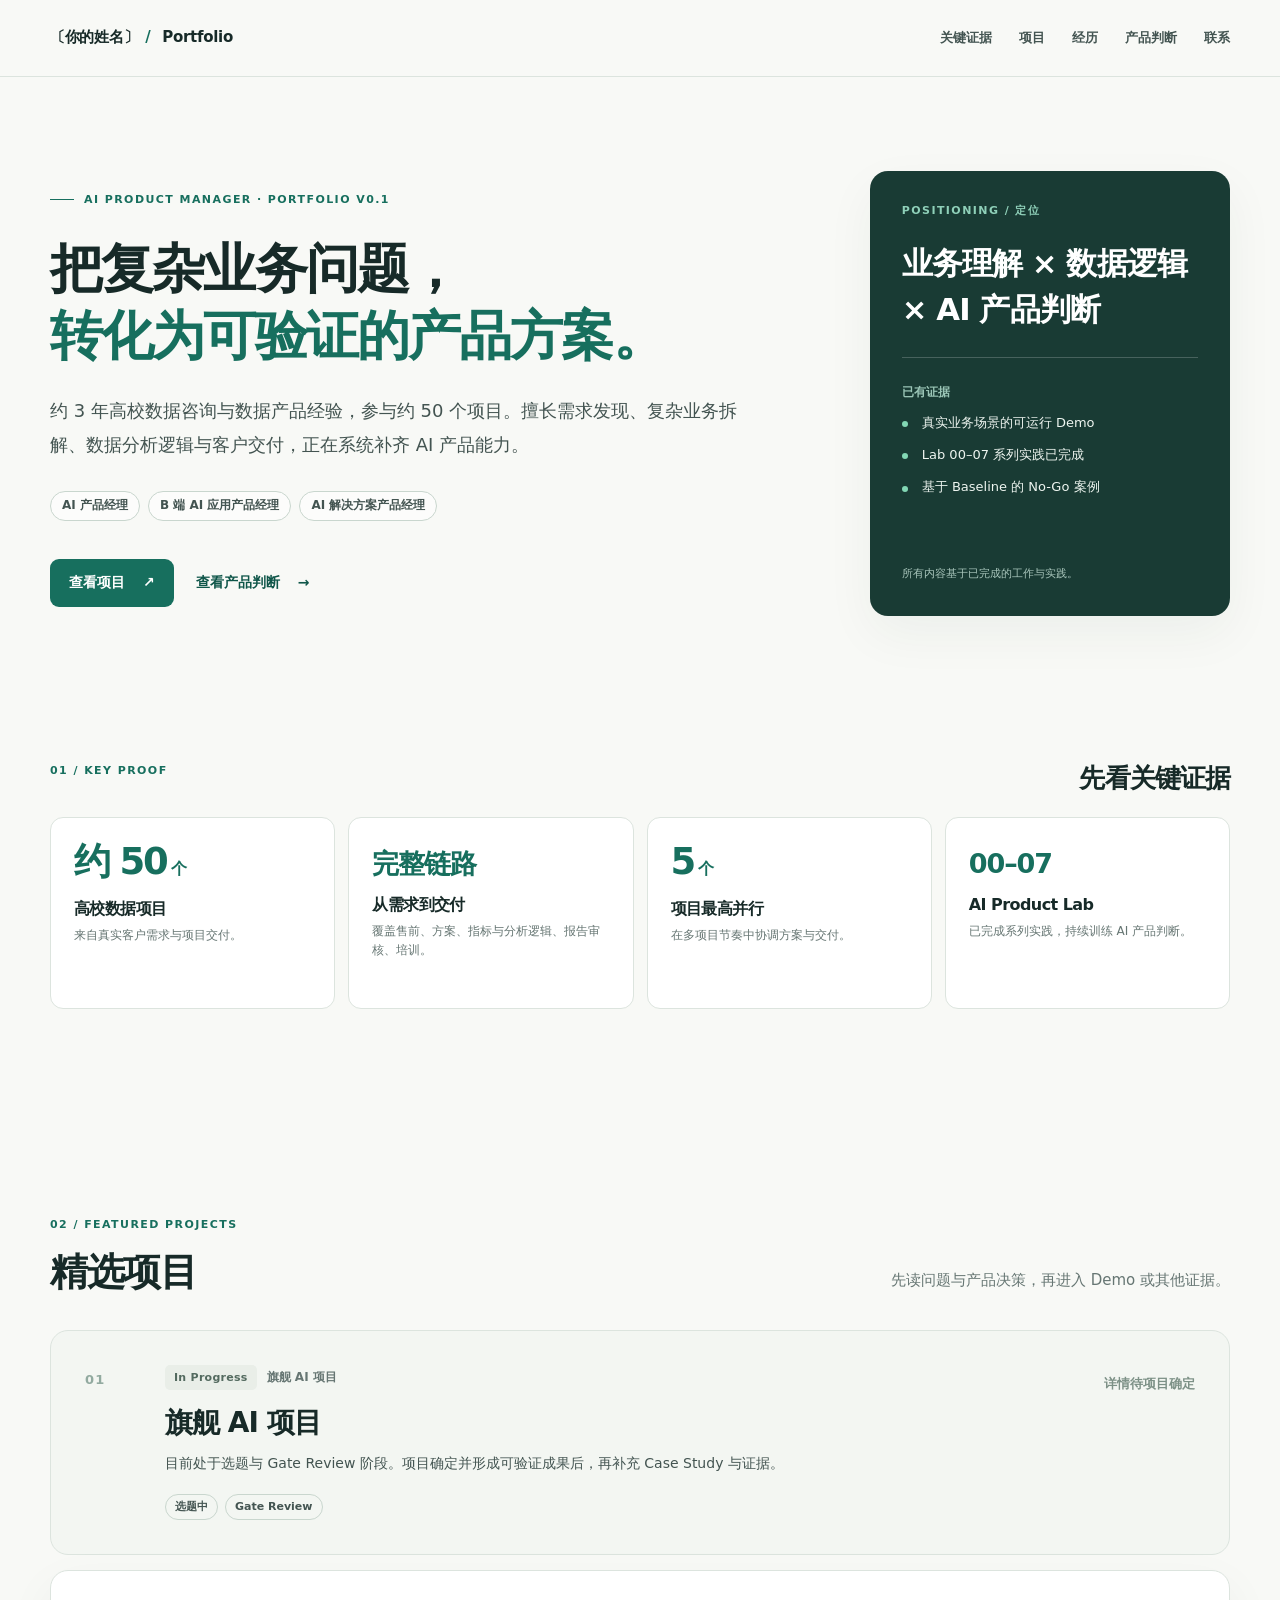
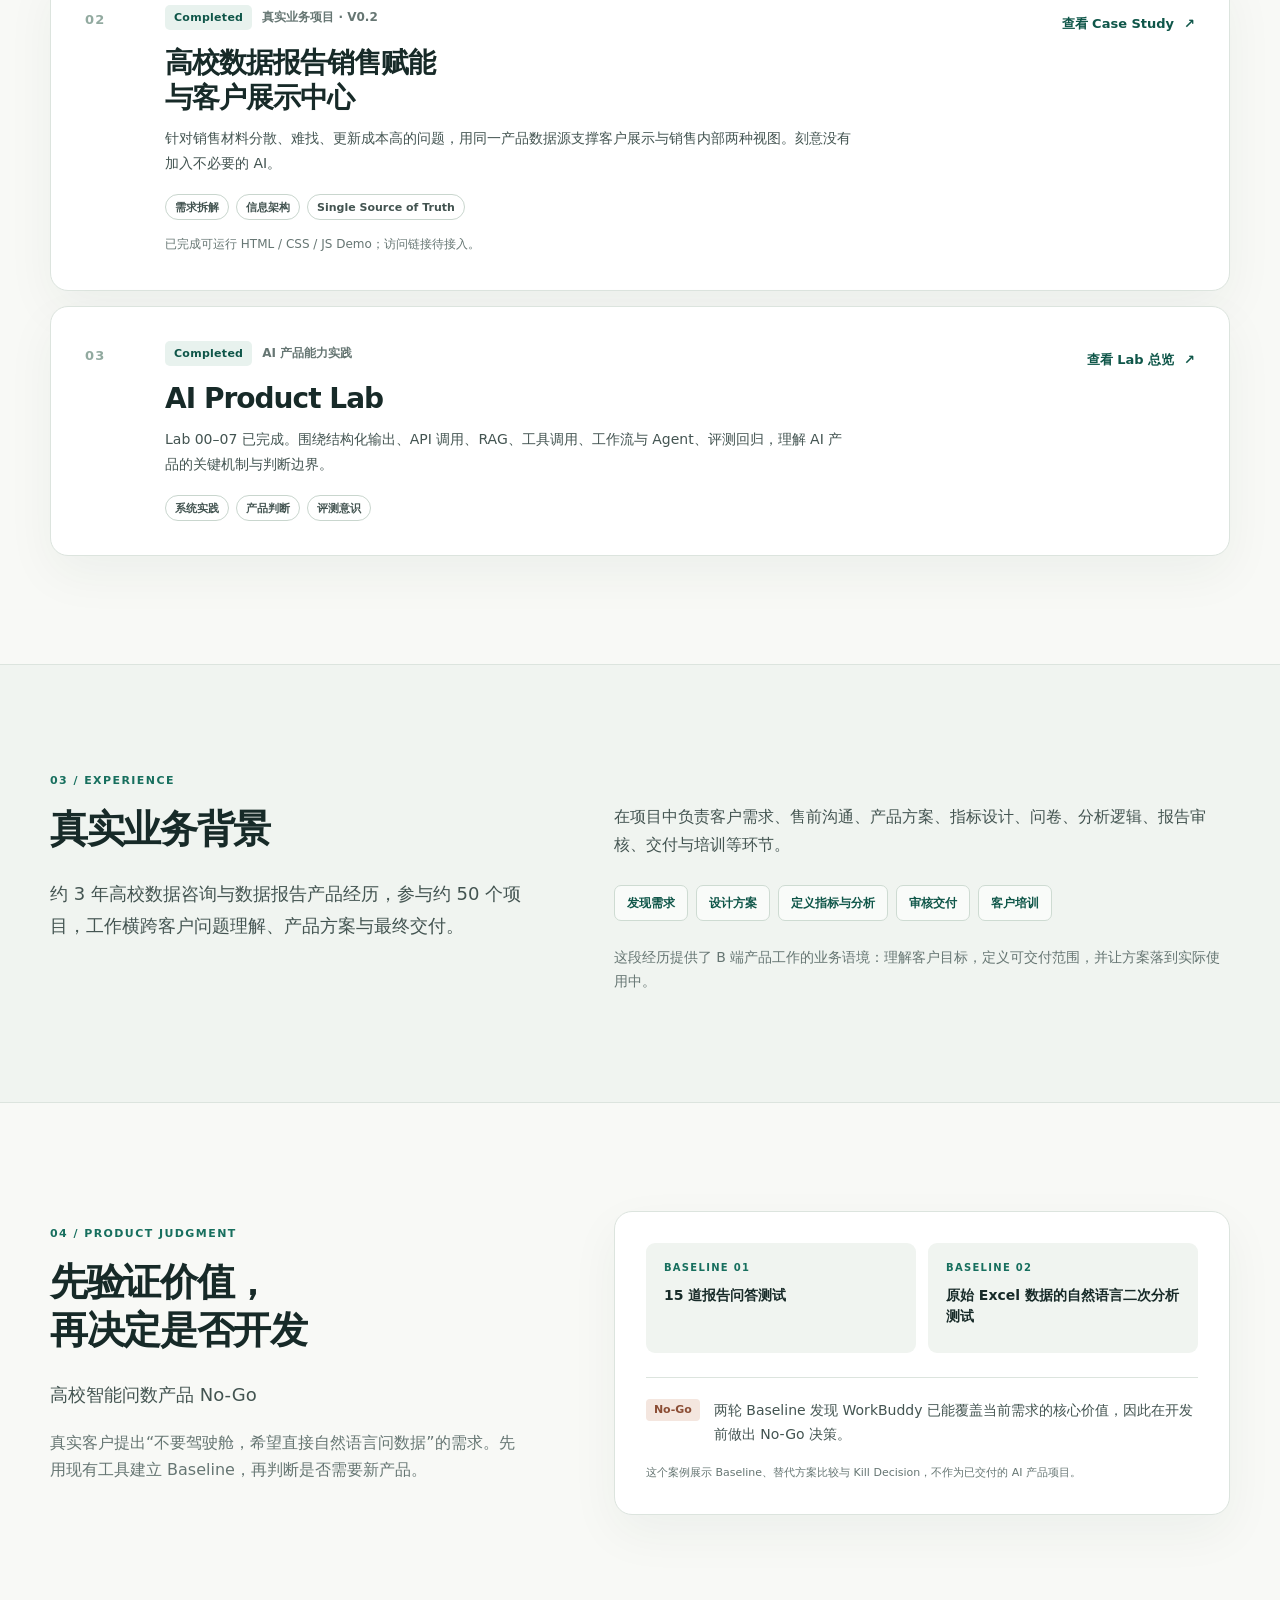
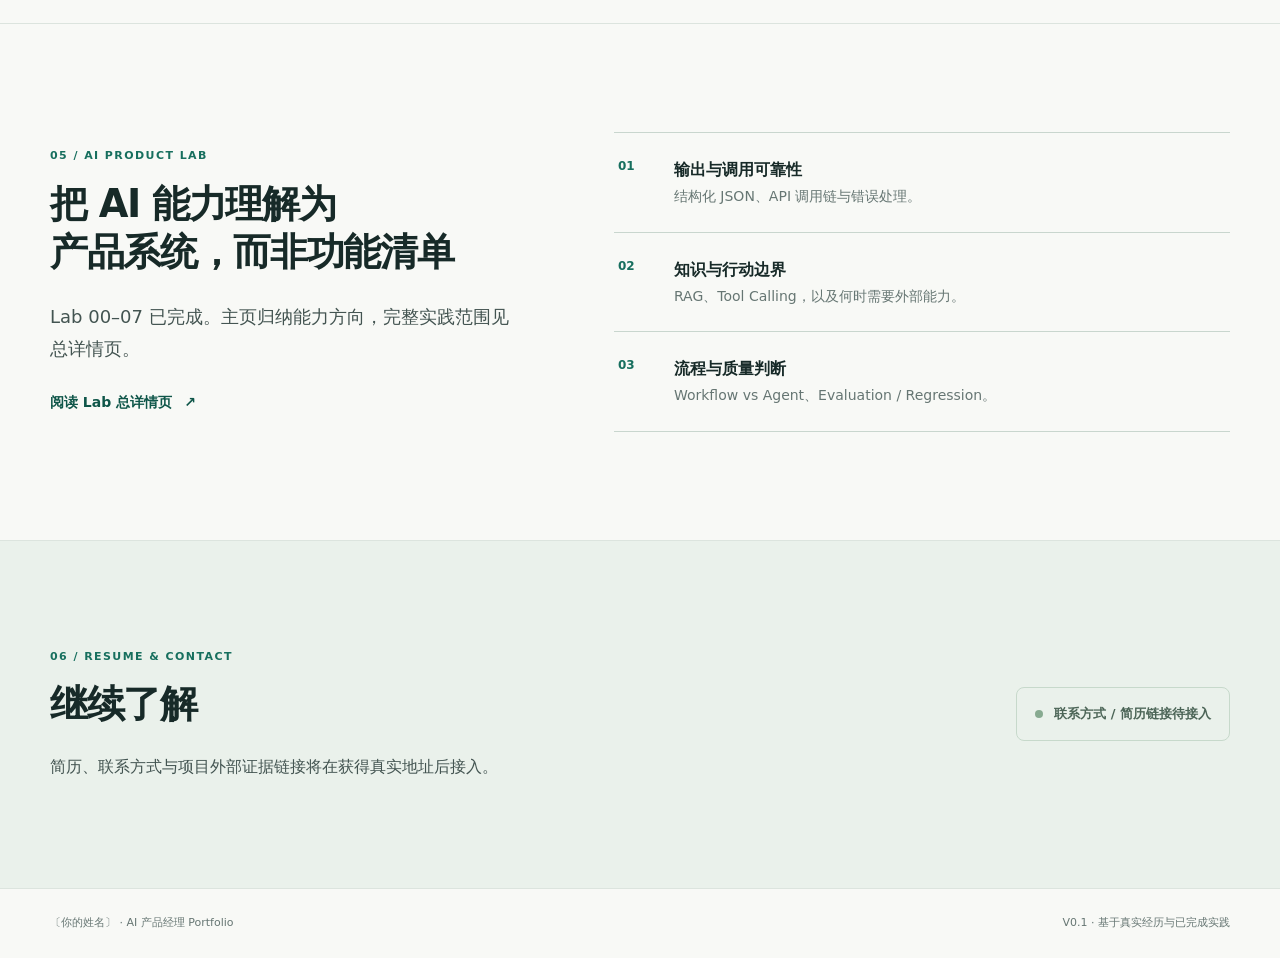
==== index.html @ c48a5288 "Initial portfolio V0.1 - migrated to Mac" ====
<!doctype html>
<html lang="zh-CN">
<head>
  <meta charset="utf-8">
  <meta name="viewport" content="width=device-width, initial-scale=1">
  <meta name="description" content="〔你的姓名〕的 AI 产品经理求职作品集：高校数据产品经验、真实业务项目、AI Product Lab 与产品判断案例。">
  <title>〔你的姓名〕｜AI 产品经理 Portfolio</title>
  <link rel="stylesheet" href="assets/css/styles.css">
</head>
<body>
  <a class="skip-link" href="#main">跳到主要内容</a>
  <header class="site-header">
    <div class="container header-inner">
      <a class="brand" href="index.html" aria-label="返回首页">〔你的姓名〕<span class="brand-mark" aria-hidden="true">/</span> Portfolio</a>
      <nav class="site-nav" aria-label="主导航">
        <a href="#proof">关键证据</a>
        <a href="#projects">项目</a>
        <a href="#experience">经历</a>
        <a href="#judgment">产品判断</a>
        <a href="#contact">联系</a>
      </nav>
    </div>
  </header>

  <main id="main">
    <section class="hero section" aria-labelledby="hero-title">
      <div class="container hero-grid">
        <div class="hero-main">
          <p class="eyebrow"><span class="eyebrow-line" aria-hidden="true"></span> AI PRODUCT MANAGER · PORTFOLIO V0.1</p>
          <h1 id="hero-title">把复杂业务问题，<br><span class="accent-text">转化为可验证的产品方案。</span></h1>
          <p class="hero-lead">约 3 年高校数据咨询与数据产品经验，参与约 50 个项目。擅长需求发现、复杂业务拆解、数据分析逻辑与客户交付，正在系统补齐 AI 产品能力。</p>
          <div class="role-list" aria-label="目标岗位">
            <span>AI 产品经理</span>
            <span>B 端 AI 应用产品经理</span>
            <span>AI 解决方案产品经理</span>
          </div>
          <div class="hero-actions">
            <a class="button button-primary" href="#projects">查看项目 <span aria-hidden="true">↗</span></a>
            <a class="button button-text" href="#judgment">查看产品判断 <span aria-hidden="true">→</span></a>
          </div>
        </div>
        <aside class="hero-aside" aria-label="能力与证据摘要">
          <p class="aside-kicker">POSITIONING / 定位</p>
          <p class="aside-statement">业务理解 × 数据逻辑<br>× AI 产品判断</p>
          <div class="aside-divider"></div>
          <p class="aside-label">已有证据</p>
          <ul class="check-list">
            <li>真实业务场景的可运行 Demo</li>
            <li>Lab 00–07 系列实践已完成</li>
            <li>基于 Baseline 的 No-Go 案例</li>
          </ul>
          <p class="aside-footnote">所有内容基于已完成的工作与实践。</p>
        </aside>
      </div>
    </section>

    <section class="section section-tight proof-section" id="proof" aria-labelledby="proof-title">
      <div class="container">
        <div class="section-heading compact-heading">
          <p class="section-kicker">01 / KEY PROOF</p>
          <h2 id="proof-title">先看关键证据</h2>
        </div>
        <div class="proof-grid">
          <article class="proof-card">
            <p class="proof-value">约 50<span class="proof-unit">个</span></p>
            <h3>高校数据项目</h3>
            <p>来自真实客户需求与项目交付。</p>
          </article>
          <article class="proof-card">
            <p class="proof-value proof-word">完整链路</p>
            <h3>从需求到交付</h3>
            <p>覆盖售前、方案、指标与分析逻辑、报告审核、培训。</p>
          </article>
          <article class="proof-card">
            <p class="proof-value">5<span class="proof-unit">个</span></p>
            <h3>项目最高并行</h3>
            <p>在多项目节奏中协调方案与交付。</p>
          </article>
          <article class="proof-card">
            <p class="proof-value proof-word">00–07</p>
            <h3>AI Product Lab</h3>
            <p>已完成系列实践，持续训练 AI 产品判断。</p>
          </article>
        </div>
      </div>
    </section>

    <section class="section" id="projects" aria-labelledby="projects-title">
      <div class="container">
        <div class="section-heading">
          <div>
            <p class="section-kicker">02 / FEATURED PROJECTS</p>
            <h2 id="projects-title">精选项目</h2>
          </div>
          <p class="section-intro">先读问题与产品决策，再进入 Demo 或其他证据。</p>
        </div>
        <div class="project-list">
          <article class="project-card project-card-pending">
            <div class="project-index" aria-hidden="true">01</div>
            <div class="project-body">
              <div class="project-meta"><span class="status status-progress">In Progress</span><span>旗舰 AI 项目</span></div>
              <h3>旗舰 AI 项目</h3>
              <p>目前处于选题与 Gate Review 阶段。项目确定并形成可验证成果后，再补充 Case Study 与证据。</p>
              <div class="project-tags"><span>选题中</span><span>Gate Review</span></div>
            </div>
            <div class="project-action project-action-muted">详情待项目确定</div>
          </article>

          <article class="project-card">
            <div class="project-index" aria-hidden="true">02</div>
            <div class="project-body">
              <div class="project-meta"><span class="status status-complete">Completed</span><span>真实业务项目 · V0.2</span></div>
              <h3>高校数据报告销售赋能<br class="desktop-break">与客户展示中心</h3>
              <p>针对销售材料分散、难找、更新成本高的问题，用同一产品数据源支撑客户展示与销售内部两种视图。刻意没有加入不必要的 AI。</p>
              <div class="project-tags"><span>需求拆解</span><span>信息架构</span><span>Single Source of Truth</span></div>
              <p class="evidence-note">已完成可运行 HTML / CSS / JS Demo；访问链接待接入。</p>
            </div>
            <a class="project-action" href="cases/sales-enablement.html" aria-label="查看高校数据报告销售赋能与客户展示中心的 Case Study">查看 Case Study <span aria-hidden="true">↗</span></a>
          </article>

          <article class="project-card">
            <div class="project-index" aria-hidden="true">03</div>
            <div class="project-body">
              <div class="project-meta"><span class="status status-complete">Completed</span><span>AI 产品能力实践</span></div>
              <h3>AI Product Lab</h3>
              <p>Lab 00–07 已完成。围绕结构化输出、API 调用、RAG、工具调用、工作流与 Agent、评测回归，理解 AI 产品的关键机制与判断边界。</p>
              <div class="project-tags"><span>系统实践</span><span>产品判断</span><span>评测意识</span></div>
            </div>
            <a class="project-action" href="cases/ai-product-lab.html" aria-label="查看 AI Product Lab 总详情页">查看 Lab 总览 <span aria-hidden="true">↗</span></a>
          </article>
        </div>
      </div>
    </section>

    <section class="section section-tint" id="experience" aria-labelledby="experience-title">
      <div class="container experience-grid">
        <div>
          <p class="section-kicker">03 / EXPERIENCE</p>
          <h2 id="experience-title">真实业务背景</h2>
          <p class="section-lead">约 3 年高校数据咨询与数据报告产品经历，参与约 50 个项目，工作横跨客户问题理解、产品方案与最终交付。</p>
        </div>
        <div class="experience-detail">
          <p>在项目中负责客户需求、售前沟通、产品方案、指标设计、问卷、分析逻辑、报告审核、交付与培训等环节。</p>
          <div class="workflow" aria-label="工作链路">
            <span>发现需求</span><span>设计方案</span><span>定义指标与分析</span><span>审核交付</span><span>客户培训</span>
          </div>
          <p class="detail-note">这段经历提供了 B 端产品工作的业务语境：理解客户目标，定义可交付范围，并让方案落到实际使用中。</p>
        </div>
      </div>
    </section>

    <section class="section" id="judgment" aria-labelledby="judgment-title">
      <div class="container judgment-grid">
        <div>
          <p class="section-kicker">04 / PRODUCT JUDGMENT</p>
          <h2 id="judgment-title">先验证价值，<br>再决定是否开发</h2>
          <p class="section-lead">高校智能问数产品 No-Go</p>
          <p class="muted-copy">真实客户提出“不要驾驶舱，希望直接自然语言问数据”的需求。先用现有工具建立 Baseline，再判断是否需要新产品。</p>
        </div>
        <div class="judgment-panel">
          <div class="baseline-grid">
            <div><span class="mini-label">BASELINE 01</span><strong>15 道报告问答测试</strong></div>
            <div><span class="mini-label">BASELINE 02</span><strong>原始 Excel 数据的自然语言二次分析测试</strong></div>
          </div>
          <div class="decision-line"><span class="decision-badge">No-Go</span><p>两轮 Baseline 发现 WorkBuddy 已能覆盖当前需求的核心价值，因此在开发前做出 No-Go 决策。</p></div>
          <p class="panel-footnote">这个案例展示 Baseline、替代方案比较与 Kill Decision，不作为已交付的 AI 产品项目。</p>
        </div>
      </div>
    </section>

    <section class="section lab-section" id="lab" aria-labelledby="lab-title">
      <div class="container lab-grid">
        <div>
          <p class="section-kicker">05 / AI PRODUCT LAB</p>
          <h2 id="lab-title">把 AI 能力理解为<br>产品系统，而非功能清单</h2>
          <p class="section-lead">Lab 00–07 已完成。主页归纳能力方向，完整实践范围见总详情页。</p>
          <a class="text-link" href="cases/ai-product-lab.html">阅读 Lab 总详情页 <span aria-hidden="true">↗</span></a>
        </div>
        <div class="capability-list">
          <div><span>01</span><p><strong>输出与调用可靠性</strong><br>结构化 JSON、API 调用链与错误处理。</p></div>
          <div><span>02</span><p><strong>知识与行动边界</strong><br>RAG、Tool Calling，以及何时需要外部能力。</p></div>
          <div><span>03</span><p><strong>流程与质量判断</strong><br>Workflow vs Agent、Evaluation / Regression。</p></div>
        </div>
      </div>
    </section>

    <section class="section contact-section" id="contact" aria-labelledby="contact-title">
      <div class="container contact-grid">
        <div>
          <p class="section-kicker">06 / RESUME & CONTACT</p>
          <h2 id="contact-title">继续了解</h2>
          <p>简历、联系方式与项目外部证据链接将在获得真实地址后接入。</p>
        </div>
        <div class="contact-status"><span class="status-dot" aria-hidden="true"></span> 联系方式 / 简历链接待接入</div>
      </div>
    </section>
  </main>

  <footer class="site-footer">
    <div class="container footer-inner"><span>〔你的姓名〕 · AI 产品经理 Portfolio</span><span>V0.1 · 基于真实经历与已完成实践</span></div>
  </footer>
</body>
</html>
---- assets/css/styles.css ----
:root {
  color-scheme: light;
  --ink: #172a28;
  --ink-soft: #435451;
  --muted: #667673;
  --accent: #176f5e;
  --accent-dark: #0f5649;
  --accent-pale: #e8f2ee;
  --paper: #f8f9f6;
  --white: #fff;
  --tint: #f0f4f0;
  --line: #dce4de;
  --line-strong: #c9d6ce;
  --radius: 18px;
  --shadow: 0 18px 50px rgba(25, 50, 42, .05);
}

*, *::before, *::after { box-sizing: border-box; }
html { scroll-behavior: auto; }
body {
  margin: 0;
  min-width: 320px;
  background: var(--paper);
  color: var(--ink);
  font-family: Inter, "Noto Sans SC", "PingFang SC", "Microsoft YaHei", system-ui, sans-serif;
  font-size: 16px;
  line-height: 1.7;
  -webkit-font-smoothing: antialiased;
}
img { display: block; max-width: 100%; }
a { color: inherit; text-decoration: none; }
button, input { font: inherit; }
:focus-visible { outline: 3px solid #64bda5; outline-offset: 4px; }
::selection { background: #cae9dc; color: var(--ink); }
.container { width: min(100% - 64px, 1180px); margin-inline: auto; }
.section { padding-block: 108px; scroll-margin-top: 100px; }
.section-tight { padding-block: 42px 100px; }
.skip-link {
  position: absolute;
  z-index: 20;
  top: -60px;
  left: 18px;
  padding: 8px 14px;
  background: var(--ink);
  color: var(--white);
}
.skip-link:focus { top: 12px; }

/* Navigation */
.site-header {
  position: relative;
  z-index: 5;
  background: rgba(248, 249, 246, .96);
  border-bottom: 1px solid var(--line);
}
.header-inner {
  min-height: 76px;
  display: flex;
  align-items: center;
  justify-content: space-between;
  gap: 32px;
}
.brand { flex: none; font-size: 15px; font-weight: 750; letter-spacing: -.02em; white-space: nowrap; }
.brand-mark { color: var(--accent); padding-inline: 7px; }
.site-nav { display: flex; flex-wrap: wrap; justify-content: flex-end; gap: 8px 27px; }
.site-nav a { color: var(--ink-soft); font-size: 13px; font-weight: 600; white-space: nowrap; }
.site-nav a:hover, .site-nav a:focus-visible { color: var(--accent-dark); }

/* Shared headings */
.eyebrow, .section-kicker, .aside-kicker, .mini-label {
  margin: 0;
  color: var(--accent);
  font-size: 11px;
  font-weight: 750;
  letter-spacing: .13em;
  line-height: 1.4;
  text-transform: uppercase;
}
.eyebrow { display: flex; align-items: center; gap: 10px; }
.eyebrow-line { width: 24px; height: 1px; background: currentColor; }
h1, h2, h3, p { margin-top: 0; }
h1, h2, h3 { line-height: 1.25; letter-spacing: -.035em; }
h1 { font-size: clamp(38px, 4.15vw, 62px); font-weight: 760; }
h2 { font-size: clamp(29px, 3vw, 42px); font-weight: 740; }
h3 { font-size: 20px; font-weight: 700; }
.section-kicker { margin-bottom: 16px; }
.section-heading { display: flex; align-items: end; justify-content: space-between; gap: 35px; margin-bottom: 34px; }
.section-heading h2 { margin-bottom: 0; }
.section-intro { max-width: 390px; margin-bottom: 2px; color: var(--muted); font-size: 15px; text-align: right; }
.section-lead { max-width: 560px; color: var(--ink-soft); font-size: 18px; line-height: 1.8; }
.compact-heading { margin-bottom: 22px; }
.compact-heading h2 { font-size: 26px; }
.muted-copy { color: var(--muted); }
.accent-text { color: var(--accent); }

/* Hero */
.hero { padding-block: 94px 104px; }
.hero-grid { display: grid; grid-template-columns: minmax(0, 1.65fr) minmax(285px, .8fr); align-items: stretch; gap: clamp(40px, 6vw, 100px); }
.hero-main { padding-top: 21px; }
.hero h1 { max-width: 790px; margin: 29px 0 25px; }
.hero-lead { max-width: 690px; color: var(--ink-soft); font-size: 18px; line-height: 1.9; }
.role-list { display: flex; flex-wrap: wrap; gap: 8px; margin-top: 28px; }
.role-list span, .project-tags span {
  display: inline-flex;
  align-items: center;
  min-height: 30px;
  padding: 4px 11px;
  border: 1px solid var(--line-strong);
  border-radius: 999px;
  background: rgba(255,255,255,.6);
  color: var(--ink-soft);
  font-size: 12px;
  font-weight: 600;
  line-height: 1.4;
}
.hero-actions { display: flex; align-items: center; flex-wrap: wrap; gap: 22px; margin-top: 38px; }
.button { display: inline-flex; align-items: center; justify-content: center; gap: 18px; min-height: 48px; font-size: 14px; font-weight: 700; }
.button-primary { padding: 10px 19px; border-radius: 9px; background: var(--accent); color: var(--white); }
.button-primary:hover { background: var(--accent-dark); }
.button-text { color: var(--accent-dark); }
.button-text:hover, .text-link:hover { text-decoration: underline; text-underline-offset: 5px; }
.hero-aside {
  display: flex;
  flex-direction: column;
  min-height: 445px;
  padding: 32px;
  border-radius: var(--radius);
  background: #193b34;
  box-shadow: var(--shadow);
  color: var(--white);
}
.aside-kicker { color: #8fd0b9; }
.aside-statement { margin: 22px 0 24px; font-size: clamp(23px, 2.4vw, 31px); font-weight: 690; line-height: 1.5; letter-spacing: -.03em; }
.aside-divider { height: 1px; background: rgba(255,255,255,.2); }
.aside-label { margin: 24px 0 11px; color: #9ac5b6; font-size: 12px; font-weight: 650; }
.check-list { display: grid; gap: 12px; margin: 0; padding: 0; list-style: none; }
.check-list li { position: relative; padding-left: 20px; color: #eef5f0; font-size: 13px; line-height: 1.55; }
.check-list li::before { position: absolute; left: 0; top: .64em; width: 6px; height: 6px; border-radius: 50%; background: #82d7b4; content: ""; }
.aside-footnote { margin: auto 0 0; padding-top: 20px; color: #a9c6bc; font-size: 11px; }

/* Proof and projects */
.proof-grid { display: grid; grid-template-columns: repeat(4, minmax(0, 1fr)); gap: 13px; }
.proof-card { min-height: 192px; padding: 23px; border: 1px solid var(--line); border-radius: 13px; background: var(--white); }
.proof-value { margin-bottom: 16px; color: var(--accent); font-size: 37px; font-weight: 760; line-height: 1.15; letter-spacing: -.06em; }
.proof-value.proof-word { padding-top: 7px; font-size: 27px; letter-spacing: -.04em; }
.proof-unit { margin-left: 4px; font-size: 16px; letter-spacing: 0; }
.proof-card h3 { margin-bottom: 7px; font-size: 16px; }
.proof-card p:last-child { margin-bottom: 0; color: var(--muted); font-size: 12px; line-height: 1.65; }
.project-list { display: grid; gap: 15px; }
.project-card {
  display: grid;
  grid-template-columns: 62px minmax(0, 1fr) 180px;
  gap: 18px;
  align-items: start;
  padding: 34px;
  border: 1px solid var(--line);
  border-radius: var(--radius);
  background: var(--white);
  box-shadow: var(--shadow);
}
.project-card-pending { background: #f3f6f2; box-shadow: none; }
.project-index { padding-top: 4px; color: #92aaa0; font-size: 13px; font-weight: 700; letter-spacing: .09em; }
.project-meta, .case-meta { display: flex; align-items: center; flex-wrap: wrap; gap: 10px; color: var(--muted); font-size: 12px; font-weight: 600; }
.status { display: inline-flex; align-items: center; min-height: 25px; padding: 3px 9px; border-radius: 5px; font-size: 11px; font-weight: 750; line-height: 1.2; letter-spacing: .025em; }
.status-progress { background: #e9eee8; color: #536a5f; }
.status-complete { background: var(--accent-pale); color: var(--accent-dark); }
.project-body h3 { margin: 15px 0 11px; font-size: clamp(22px, 2.2vw, 28px); }
.project-body > p { max-width: 690px; margin-bottom: 18px; color: var(--ink-soft); font-size: 14px; line-height: 1.8; }
.project-tags { display: flex; flex-wrap: wrap; gap: 7px; }
.project-tags span { min-height: 26px; padding: 3px 9px; background: transparent; font-size: 11px; }
.project-body .evidence-note { margin: 14px 0 0; color: var(--muted); font-size: 12px; }
.project-action { display: inline-flex; align-items: center; justify-content: flex-end; gap: 10px; justify-self: end; padding-top: 8px; color: var(--accent-dark); font-size: 13px; font-weight: 750; white-space: nowrap; }
a.project-action:hover { text-decoration: underline; text-underline-offset: 5px; }
.project-action-muted { color: #7d9187; font-weight: 600; }

/* Experience, judgment, lab and contact */
.section-tint { border-block: 1px solid var(--line); background: var(--tint); }
.experience-grid, .judgment-grid, .lab-grid, .contact-grid { display: grid; grid-template-columns: minmax(0, .87fr) minmax(0, 1.13fr); gap: clamp(36px, 7vw, 100px); }
.experience-grid h2, .judgment-grid h2, .lab-grid h2, .contact-grid h2 { margin-bottom: 25px; }
.experience-detail { padding-top: 30px; }
.experience-detail > p:first-child { max-width: 610px; margin-bottom: 27px; color: var(--ink-soft); font-size: 16px; }
.workflow { display: flex; flex-wrap: wrap; gap: 8px; margin-bottom: 25px; }
.workflow span { display: inline-flex; align-items: center; padding: 7px 12px; border: 1px solid #cedbd2; border-radius: 7px; background: rgba(255,255,255,.65); color: var(--accent-dark); font-size: 12px; font-weight: 700; }
.detail-note { max-width: 610px; margin-bottom: 0; color: var(--muted); font-size: 14px; }
.judgment-grid { align-items: center; }
.judgment-panel { padding: 31px; border: 1px solid var(--line); border-radius: var(--radius); background: var(--white); box-shadow: var(--shadow); }
.baseline-grid { display: grid; grid-template-columns: 1fr 1fr; gap: 12px; }
.baseline-grid > div { min-height: 110px; padding: 18px; border-radius: 9px; background: var(--tint); }
.baseline-grid .mini-label { display: block; margin-bottom: 10px; font-size: 10px; }
.baseline-grid strong { display: block; font-size: 14px; line-height: 1.5; }
.decision-line { display: flex; align-items: start; gap: 14px; margin-top: 24px; padding-top: 21px; border-top: 1px solid var(--line); }
.decision-badge { flex: none; padding: 2px 8px; border-radius: 4px; background: #f4e6df; color: #8b4d35; font-size: 11px; font-weight: 750; }
.decision-line p { margin-bottom: 0; color: var(--ink-soft); font-size: 14px; line-height: 1.7; }
.panel-footnote { margin: 18px 0 0; color: var(--muted); font-size: 11px; }
.lab-section { border-top: 1px solid var(--line); }
.lab-grid { align-items: center; }
.lab-grid .section-lead { margin-bottom: 23px; }
.text-link { display: inline-flex; align-items: center; gap: 12px; color: var(--accent-dark); font-size: 14px; font-weight: 750; }
.capability-list { border-top: 1px solid var(--line-strong); }
.capability-list > div { display: grid; grid-template-columns: 42px 1fr; gap: 14px; padding: 23px 4px; border-bottom: 1px solid var(--line-strong); }
.capability-list span { color: var(--accent); font-size: 12px; font-weight: 750; }
.capability-list p { margin: 0; color: var(--muted); font-size: 14px; line-height: 1.75; }
.capability-list strong { color: var(--ink); font-size: 16px; }
.contact-section { border-top: 1px solid var(--line); background: #eaf1eb; }
.contact-grid { align-items: center; }
.contact-grid p:last-child { margin-bottom: 0; color: var(--ink-soft); }
.contact-status { justify-self: end; display: inline-flex; align-items: center; gap: 11px; padding: 15px 18px; border: 1px solid #c7d9cb; border-radius: 8px; color: #4c6557; font-size: 13px; font-weight: 650; }
.status-dot { width: 8px; height: 8px; border-radius: 50%; background: #87aa90; }
.site-footer { padding-block: 25px; border-top: 1px solid var(--line); background: var(--paper); }
.footer-inner { display: flex; justify-content: space-between; gap: 20px; color: var(--muted); font-size: 11px; }

/* Case study pages */
.case-hero { padding-block: 45px 75px; border-bottom: 1px solid var(--line); background: #eef3ef; }
.case-hero-inner { max-width: 1180px; }
.back-link { display: inline-flex; align-items: center; gap: 9px; margin-bottom: 49px; color: var(--accent-dark); font-size: 13px; font-weight: 700; }
.back-link:hover { text-decoration: underline; text-underline-offset: 5px; }
.case-meta { gap: 11px 16px; }
.case-hero h1 { max-width: 850px; margin: 23px 0 22px; font-size: clamp(38px, 4.4vw, 62px); }
.case-deck { max-width: 820px; color: var(--ink-soft); font-size: 18px; line-height: 1.85; }
.case-facts { display: grid; grid-template-columns: repeat(3, 1fr); gap: 16px; margin-top: 48px; padding-top: 26px; border-top: 1px solid #cbdacf; }
.case-facts > div { display: grid; align-content: start; gap: 6px; }
.case-facts span { color: var(--muted); font-size: 11px; font-weight: 650; }
.case-facts strong { font-size: 14px; font-weight: 700; }
.case-layout { display: grid; grid-template-columns: 205px minmax(0, 1fr); gap: clamp(55px, 8vw, 120px); align-items: start; padding-block: 65px 110px; }
.case-toc { position: sticky; top: 30px; display: grid; gap: 10px; padding-top: 9px; }
.case-toc p { margin-bottom: 8px; color: var(--accent); font-size: 10px; font-weight: 750; letter-spacing: .13em; }
.case-toc a { color: var(--muted); font-size: 12px; line-height: 1.5; }
.case-toc a:hover { color: var(--accent-dark); }
.case-content { min-width: 0; max-width: 780px; }
.case-section { padding-block: 53px 58px; border-bottom: 1px solid var(--line); scroll-margin-top: 22px; }
.case-section:first-child { padding-top: 0; }
.case-section:last-child { border-bottom: 0; }
.case-section h2 { margin-bottom: 24px; font-size: clamp(28px, 2.6vw, 36px); }
.case-section > p:not(.section-kicker):not(.case-emphasis) { max-width: 720px; color: var(--ink-soft); font-size: 15px; line-height: 1.95; }
.insight-box { margin-top: 28px; padding: 23px 25px; border-left: 3px solid var(--accent); border-radius: 0 9px 9px 0; background: var(--accent-pale); }
.insight-box strong { font-size: 14px; }
.insight-box p { margin: 5px 0 0; color: var(--ink-soft); font-size: 14px; line-height: 1.75; }
.case-emphasis { margin: 25px 0 0; padding-left: 17px; border-left: 2px solid var(--accent); color: var(--accent-dark); font-size: 18px; font-weight: 700; line-height: 1.6; }
.case-bullets { display: grid; gap: 12px; margin: 22px 0 0; padding-left: 20px; color: var(--ink-soft); font-size: 14px; }
.case-bullets li { padding-left: 3px; }
.case-bullets strong { color: var(--ink); }
.architecture-diagram { margin-top: 30px; padding: 32px; border: 1px solid var(--line); border-radius: 13px; background: var(--white); }
.diagram-source, .diagram-views > div { display: grid; gap: 5px; padding: 18px; border-radius: 9px; text-align: center; }
.diagram-source { max-width: 300px; margin-inline: auto; background: #dceee5; }
.diagram-source span, .diagram-views span { color: var(--accent-dark); font-size: 10px; font-weight: 750; letter-spacing: .1em; }
.diagram-source strong, .diagram-views strong { font-size: 15px; }
.diagram-branch { width: 1px; height: 33px; margin-inline: auto; background: #b5d0bf; }
.diagram-views { display: grid; grid-template-columns: 1fr 1fr; gap: 13px; }
.diagram-views > div { border: 1px solid #d7e6da; background: #f5f9f5; }
.two-column-facts, .evidence-grid, .question-grid { display: grid; grid-template-columns: 1fr 1fr; gap: 13px; margin-top: 28px; }
.two-column-facts > div, .question-grid > div { padding: 22px; border: 1px solid var(--line); border-radius: 10px; background: var(--white); }
.two-column-facts h3 { margin: 11px 0 9px; font-size: 17px; }
.two-column-facts p { margin-bottom: 0; color: var(--muted); font-size: 13px; line-height: 1.8; }
.evidence-grid { grid-template-columns: repeat(3, 1fr); }
.evidence-grid > div { display: grid; gap: 8px; min-height: 96px; padding: 17px; border: 1px solid var(--line); border-radius: 9px; background: var(--white); }
.evidence-grid strong { font-size: 13px; }
.evidence-grid span { color: var(--muted); font-size: 11px; }
.case-section > .text-link { margin-top: 25px; }
.lab-hero { background: #edf3f2; }
.lab-index-grid { display: grid; grid-template-columns: repeat(4, 1fr); gap: 10px; margin-top: 25px; }
.lab-index-grid > div { display: grid; gap: 4px; padding: 17px; border: 1px solid var(--line); border-radius: 8px; background: var(--white); }
.lab-index-grid strong { font-size: 14px; }
.lab-index-grid span { color: var(--accent); font-size: 11px; font-weight: 700; }
.theme-list { margin-top: 28px; border-top: 1px solid var(--line-strong); }
.theme-list > div { display: grid; grid-template-columns: 42px 1fr; gap: 14px; padding: 22px 3px; border-bottom: 1px solid var(--line); }
.theme-list > div > span { color: var(--accent); font-size: 12px; font-weight: 750; }
.theme-list h3 { margin-bottom: 5px; font-size: 17px; }
.theme-list p { margin-bottom: 0; color: var(--muted); font-size: 13px; }
.question-grid { margin-top: 0; }
.question-grid span { color: var(--accent); font-size: 11px; font-weight: 750; }
.question-grid p { margin: 8px 0 0; color: var(--ink-soft); font-size: 14px; line-height: 1.75; }

@media (max-width: 1000px) {
  .hero-grid { gap: 35px; grid-template-columns: minmax(0, 1.4fr) minmax(260px, .8fr); }
  .hero-aside { padding: 25px; }
  .project-card { grid-template-columns: 42px minmax(0, 1fr); }
  .project-action { grid-column: 2; justify-self: start; padding-top: 0; }
  .case-layout { gap: 45px; }
}

@media (max-width: 760px) {
  .container { width: min(100% - 36px, 1180px); }
  .section { padding-block: 72px; }
  .section-tight { padding-block: 20px 72px; }
  .header-inner { align-items: flex-start; flex-direction: column; gap: 10px; padding-block: 14px; }
  .site-nav { width: 100%; flex-wrap: nowrap; justify-content: flex-start; gap: 22px; overflow-x: auto; padding-bottom: 3px; scrollbar-width: thin; }
  .site-nav a { font-size: 12px; }
  .hero { padding-block: 68px 74px; }
  .hero-grid, .experience-grid, .judgment-grid, .lab-grid, .contact-grid { grid-template-columns: 1fr; gap: 30px; }
  .hero-main { padding-top: 0; }
  .hero h1 { margin-top: 23px; }
  .hero-lead { font-size: 16px; }
  .hero-aside { min-height: auto; }
  .aside-statement { margin-bottom: 19px; }
  .aside-footnote { padding-top: 20px; }
  .proof-grid { grid-template-columns: repeat(2, 1fr); }
  .section-heading { align-items: start; flex-direction: column; gap: 10px; }
  .section-intro { text-align: left; }
  .experience-detail { padding-top: 0; }
  .contact-status { justify-self: start; }
  .case-hero { padding-block: 32px 55px; }
  .back-link { margin-bottom: 34px; }
  .case-layout { display: block; padding-block: 25px 75px; }
  .case-toc { position: static; display: flex; gap: 10px 18px; overflow-x: auto; margin-bottom: 25px; padding: 0 0 16px; border-bottom: 1px solid var(--line); white-space: nowrap; }
  .case-toc p { display: none; }
  .case-toc a { flex: none; }
  .case-section { padding-block: 42px 47px; }
}

@media (max-width: 520px) {
  .container { width: min(100% - 30px, 1180px); }
  h1 { font-size: 37px; }
  h2 { font-size: 30px; }
  .hero h1 br { display: none; }
  .hero-actions { gap: 17px; }
  .role-list span { font-size: 11px; }
  .proof-grid { gap: 9px; }
  .proof-card { min-height: 174px; padding: 17px; }
  .proof-value { font-size: 31px; }
  .proof-value.proof-word { font-size: 22px; }
  .proof-card h3 { font-size: 14px; }
  .project-card { grid-template-columns: 1fr; gap: 0; padding: 23px; }
  .project-index { margin-bottom: 12px; }
  .project-action { grid-column: 1; margin-top: 16px; }
  .project-body h3 { font-size: 23px; }
  .desktop-break { display: none; }
  .baseline-grid, .two-column-facts, .question-grid { grid-template-columns: 1fr; }
  .judgment-panel { padding: 22px; }
  .decision-line { flex-direction: column; gap: 11px; }
  .footer-inner { flex-direction: column; gap: 4px; }
  .case-hero h1 { font-size: 35px; }
  .case-deck { font-size: 16px; }
  .case-facts { grid-template-columns: 1fr; gap: 15px; margin-top: 34px; }
  .case-facts > div { gap: 2px; }
  .case-section h2 { font-size: 28px; }
  .architecture-diagram { padding: 19px; }
  .diagram-views { gap: 8px; }
  .diagram-views > div { padding: 14px 8px; }
  .diagram-views strong { font-size: 13px; }
  .evidence-grid { grid-template-columns: 1fr; }
  .evidence-grid > div { min-height: auto; }
  .lab-index-grid { grid-template-columns: repeat(2, 1fr); }
}
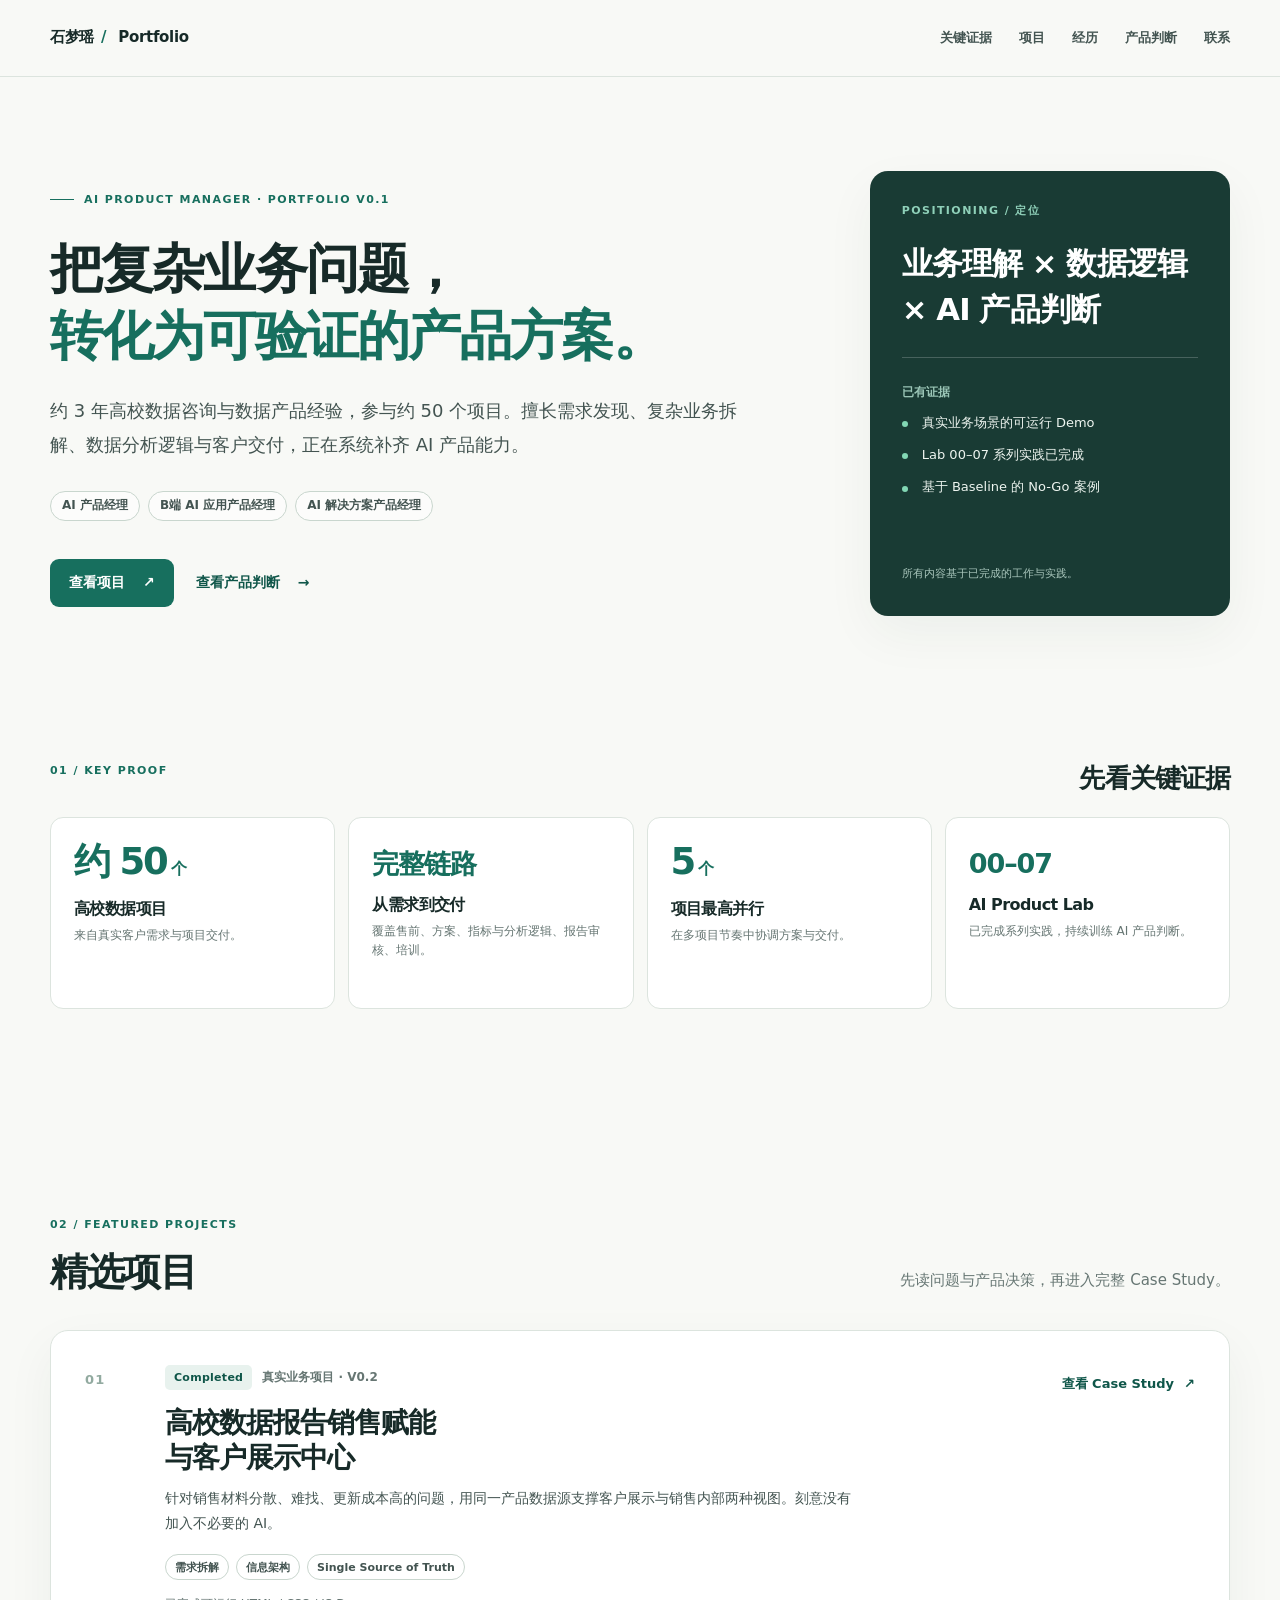
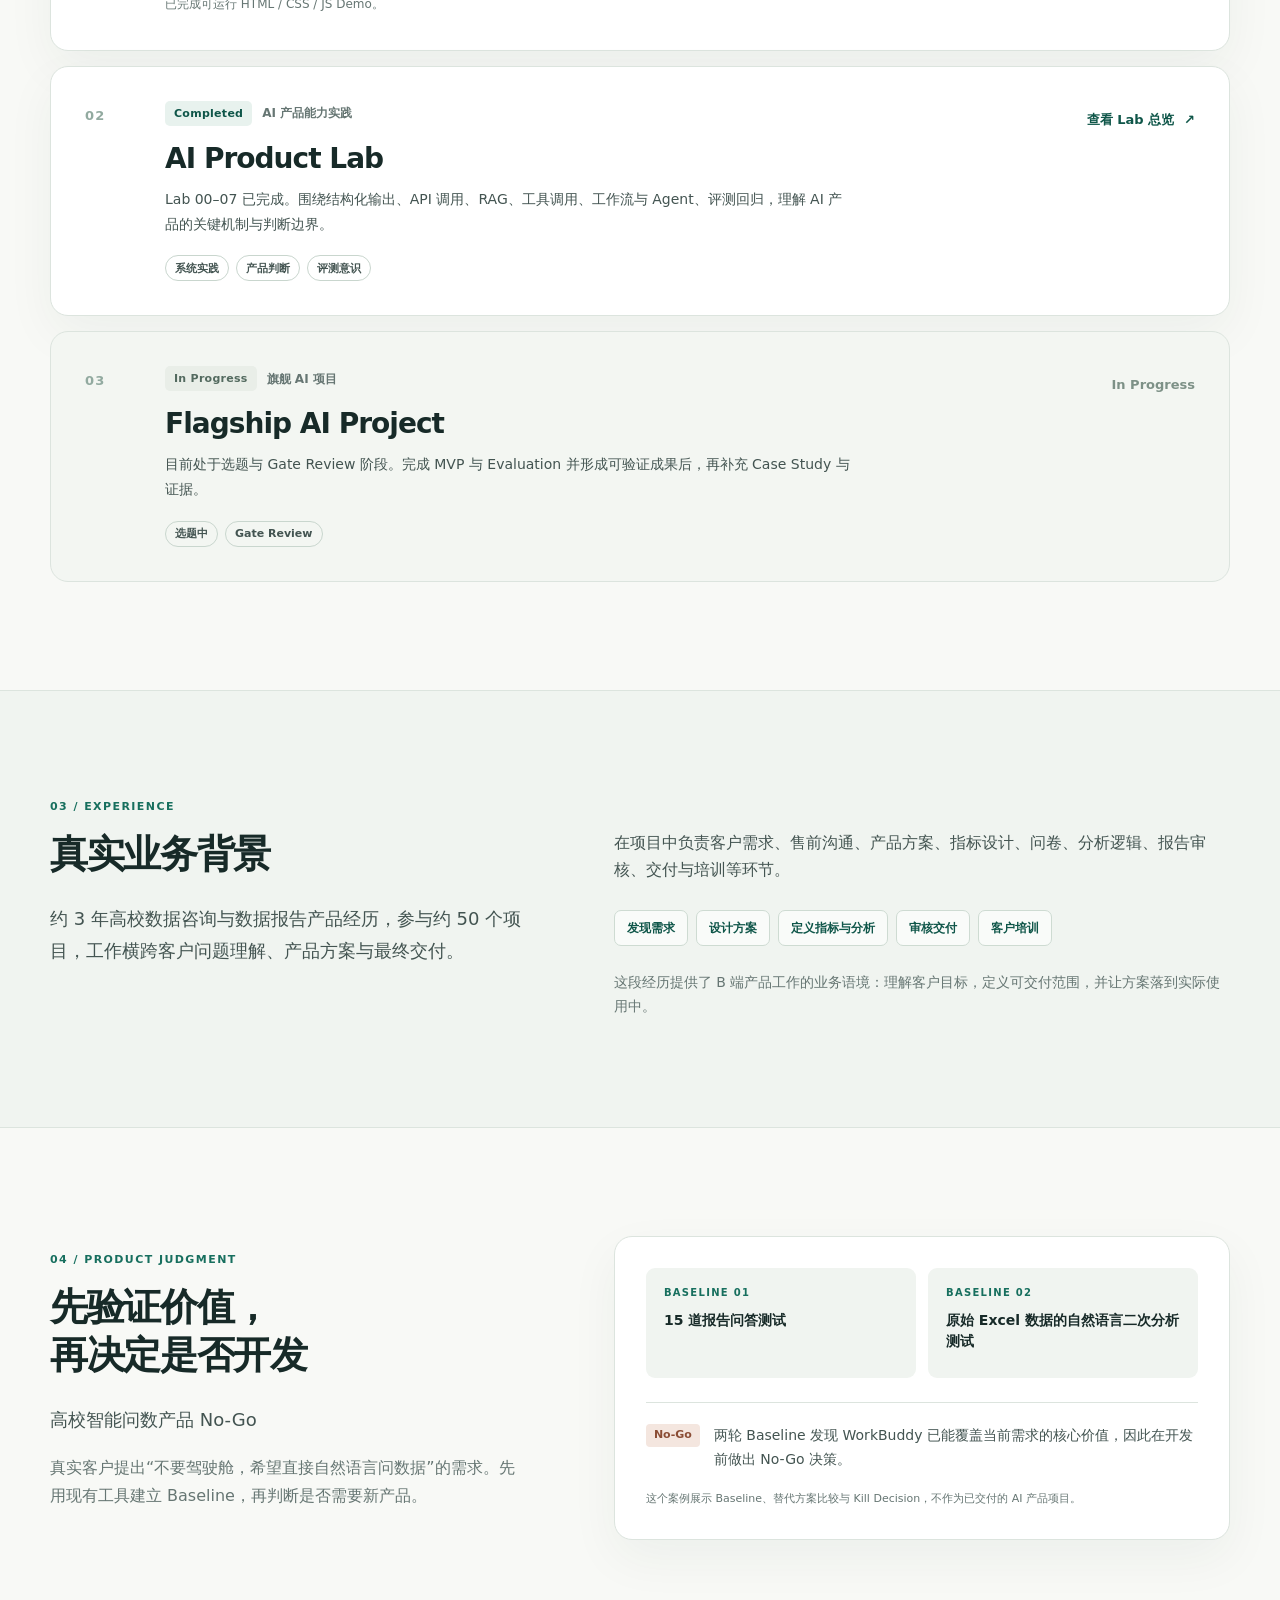
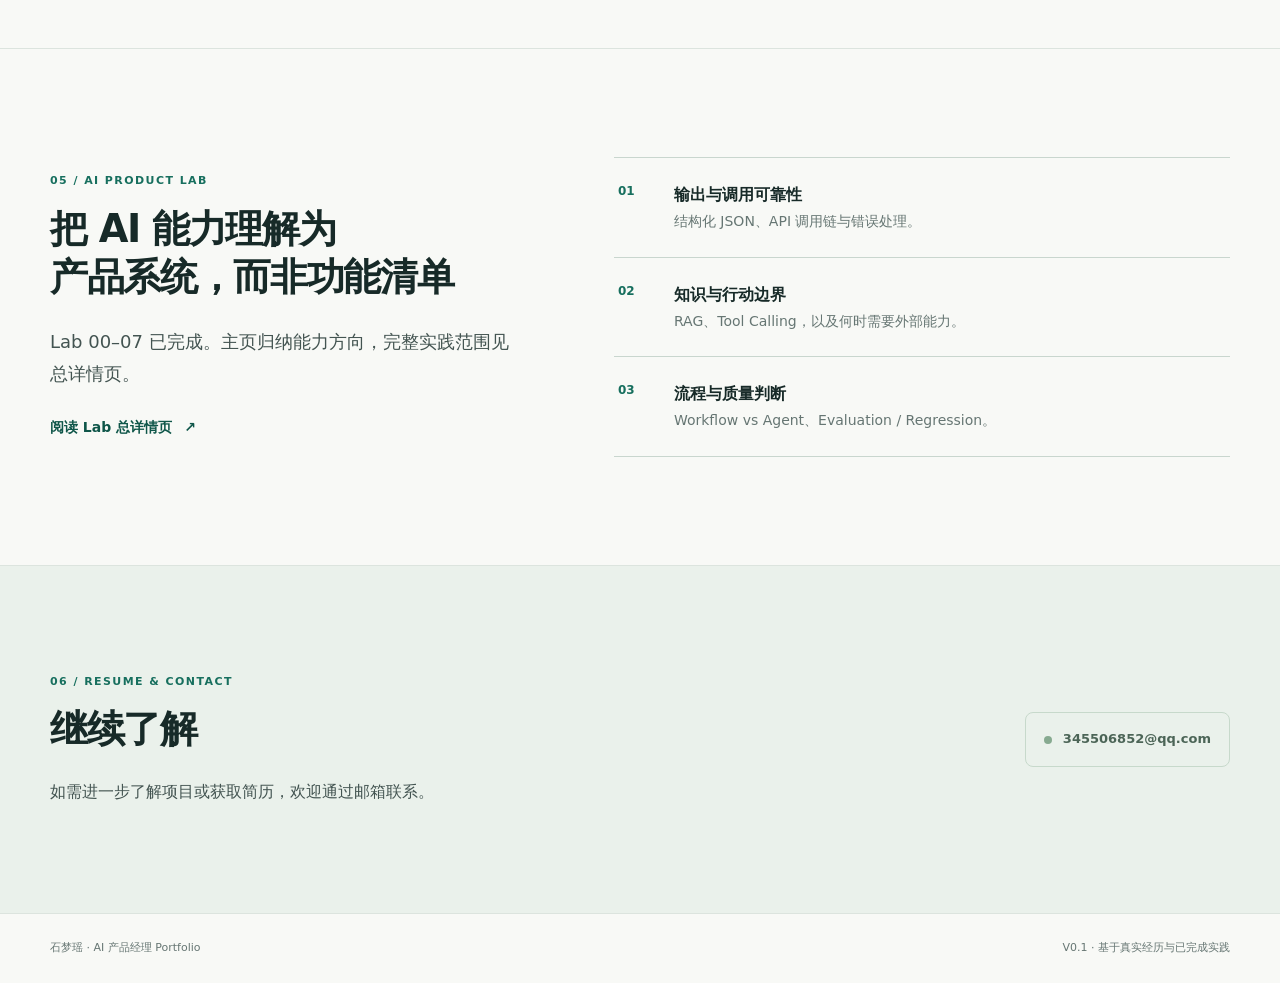
==== commit 290fc12f: "Prepare portfolio V0.1 for public deployment" ====
--- a/index.html
+++ b/index.html
@@ -3,15 +3,15 @@
 <head>
   <meta charset="utf-8">
   <meta name="viewport" content="width=device-width, initial-scale=1">
-  <meta name="description" content="〔你的姓名〕的 AI 产品经理求职作品集：高校数据产品经验、真实业务项目、AI Product Lab 与产品判断案例。">
-  <title>〔你的姓名〕｜AI 产品经理 Portfolio</title>
+  <meta name="description" content="石梦瑶的 AI 产品经理求职作品集：高校数据产品经验、真实业务项目、AI Product Lab 与产品判断案例。">
+  <title>石梦瑶｜AI 产品经理 Portfolio</title>
   <link rel="stylesheet" href="assets/css/styles.css">
 </head>
 <body>
   <a class="skip-link" href="#main">跳到主要内容</a>
   <header class="site-header">
     <div class="container header-inner">
-      <a class="brand" href="index.html" aria-label="返回首页">〔你的姓名〕<span class="brand-mark" aria-hidden="true">/</span> Portfolio</a>
+      <a class="brand" href="index.html" aria-label="返回首页">石梦瑶<span class="brand-mark" aria-hidden="true">/</span> Portfolio</a>
       <nav class="site-nav" aria-label="主导航">
         <a href="#proof">关键证据</a>
         <a href="#projects">项目</a>
@@ -31,7 +31,7 @@
           <p class="hero-lead">约 3 年高校数据咨询与数据产品经验，参与约 50 个项目。擅长需求发现、复杂业务拆解、数据分析逻辑与客户交付，正在系统补齐 AI 产品能力。</p>
           <div class="role-list" aria-label="目标岗位">
             <span>AI 产品经理</span>
-            <span>B 端 AI 应用产品经理</span>
+            <span>B端 AI 应用产品经理</span>
             <span>AI 解决方案产品经理</span>
           </div>
           <div class="hero-actions">
@@ -92,34 +92,23 @@
             <p class="section-kicker">02 / FEATURED PROJECTS</p>
             <h2 id="projects-title">精选项目</h2>
           </div>
-          <p class="section-intro">先读问题与产品决策，再进入 Demo 或其他证据。</p>
+          <p class="section-intro">先读问题与产品决策，再进入完整 Case Study。</p>
         </div>
         <div class="project-list">
-          <article class="project-card project-card-pending">
+          <article class="project-card">
             <div class="project-index" aria-hidden="true">01</div>
-            <div class="project-body">
-              <div class="project-meta"><span class="status status-progress">In Progress</span><span>旗舰 AI 项目</span></div>
-              <h3>旗舰 AI 项目</h3>
-              <p>目前处于选题与 Gate Review 阶段。项目确定并形成可验证成果后，再补充 Case Study 与证据。</p>
-              <div class="project-tags"><span>选题中</span><span>Gate Review</span></div>
-            </div>
-            <div class="project-action project-action-muted">详情待项目确定</div>
-          </article>
-
-          <article class="project-card">
-            <div class="project-index" aria-hidden="true">02</div>
             <div class="project-body">
               <div class="project-meta"><span class="status status-complete">Completed</span><span>真实业务项目 · V0.2</span></div>
               <h3>高校数据报告销售赋能<br class="desktop-break">与客户展示中心</h3>
               <p>针对销售材料分散、难找、更新成本高的问题，用同一产品数据源支撑客户展示与销售内部两种视图。刻意没有加入不必要的 AI。</p>
               <div class="project-tags"><span>需求拆解</span><span>信息架构</span><span>Single Source of Truth</span></div>
-              <p class="evidence-note">已完成可运行 HTML / CSS / JS Demo；访问链接待接入。</p>
+              <p class="evidence-note">已完成可运行 HTML / CSS / JS Demo。</p>
             </div>
             <a class="project-action" href="cases/sales-enablement.html" aria-label="查看高校数据报告销售赋能与客户展示中心的 Case Study">查看 Case Study <span aria-hidden="true">↗</span></a>
           </article>
 
           <article class="project-card">
-            <div class="project-index" aria-hidden="true">03</div>
+            <div class="project-index" aria-hidden="true">02</div>
             <div class="project-body">
               <div class="project-meta"><span class="status status-complete">Completed</span><span>AI 产品能力实践</span></div>
               <h3>AI Product Lab</h3>
@@ -128,6 +117,17 @@
             </div>
             <a class="project-action" href="cases/ai-product-lab.html" aria-label="查看 AI Product Lab 总详情页">查看 Lab 总览 <span aria-hidden="true">↗</span></a>
           </article>
+
+          <article class="project-card project-card-pending">
+            <div class="project-index" aria-hidden="true">03</div>
+            <div class="project-body">
+              <div class="project-meta"><span class="status status-progress">In Progress</span><span>旗舰 AI 项目</span></div>
+              <h3>Flagship AI Project</h3>
+              <p>目前处于选题与 Gate Review 阶段。完成 MVP 与 Evaluation 并形成可验证成果后，再补充 Case Study 与证据。</p>
+              <div class="project-tags"><span>选题中</span><span>Gate Review</span></div>
+            </div>
+            <div class="project-action project-action-muted">In Progress</div>
+          </article>
         </div>
       </div>
     </section>
@@ -187,17 +187,17 @@
     <section class="section contact-section" id="contact" aria-labelledby="contact-title">
       <div class="container contact-grid">
         <div>
-          <p class="section-kicker">06 / RESUME & CONTACT</p>
+          <p class="section-kicker">06 / RESUME &amp; CONTACT</p>
           <h2 id="contact-title">继续了解</h2>
-          <p>简历、联系方式与项目外部证据链接将在获得真实地址后接入。</p>
-        </div>
-        <div class="contact-status"><span class="status-dot" aria-hidden="true"></span> 联系方式 / 简历链接待接入</div>
+          <p>如需进一步了解项目或获取简历，欢迎通过邮箱联系。</p>
+        </div>
+        <a class="contact-status" href="mailto:345506852@qq.com"><span class="status-dot" aria-hidden="true"></span> 345506852@qq.com</a>
       </div>
     </section>
   </main>
 
   <footer class="site-footer">
-    <div class="container footer-inner"><span>〔你的姓名〕 · AI 产品经理 Portfolio</span><span>V0.1 · 基于真实经历与已完成实践</span></div>
+    <div class="container footer-inner"><span>石梦瑶 · AI 产品经理 Portfolio</span><span>V0.1 · 基于真实经历与已完成实践</span></div>
   </footer>
 </body>
 </html>
